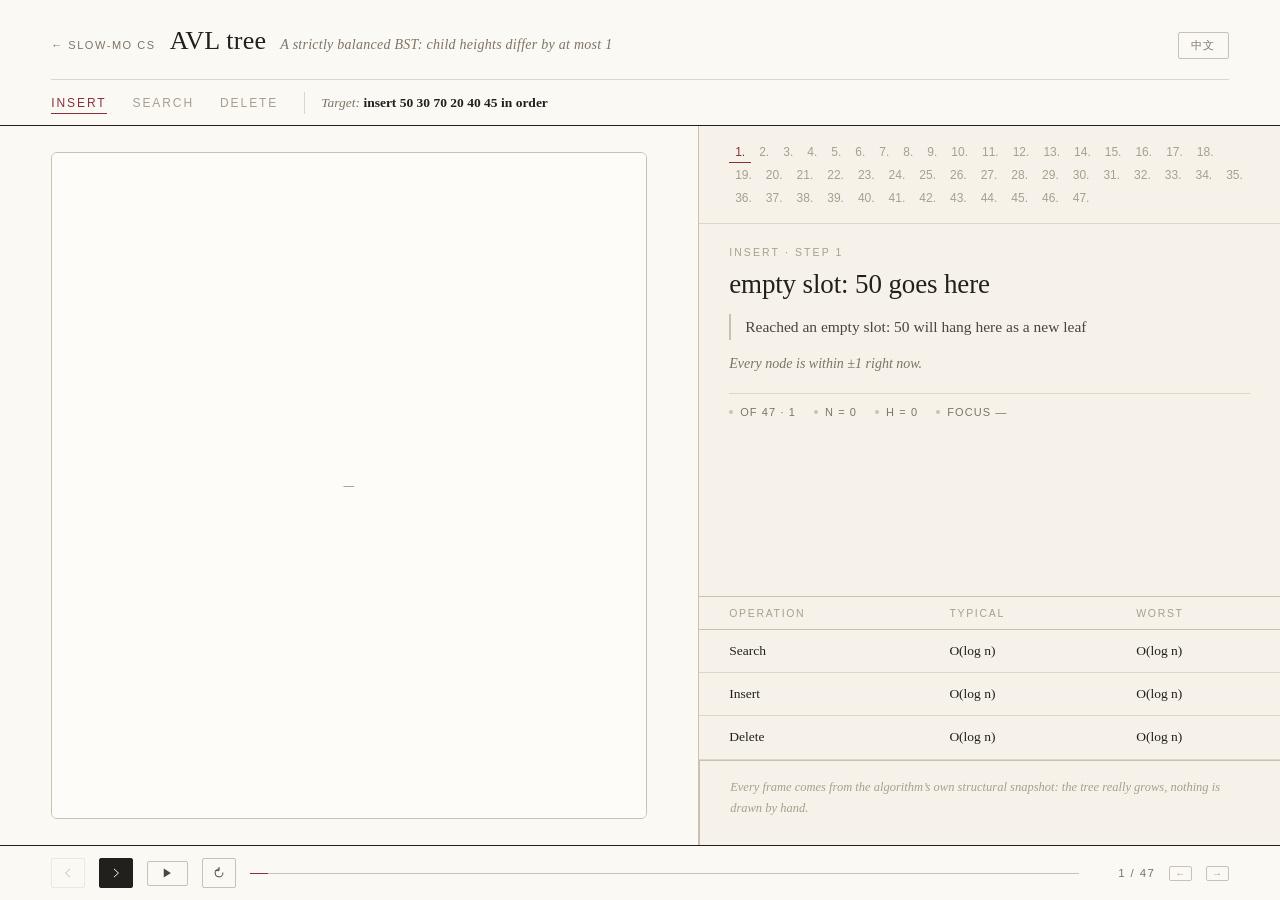
==== ds/avl.html @ 049eca3b "feat: AVL tree, driven by the real algorithm; one classical design system New topic: ds/avl.html. A " ====
<!DOCTYPE html>
<html lang="zh-CN">
<head>
<meta charset="utf-8">
<meta name="viewport" content="width=device-width,initial-scale=1">
<title>AVL 树 · 单步理解</title>
<link rel="stylesheet" href="../shared/classic.css">
<link rel="stylesheet" href="../shared/treeview.css">
<style>
  /* 本页布局：左边画布、右边解说。配色与零件来自 shared/classic.css。 */
  .wrap{
    flex:1;display:grid;grid-template-columns:minmax(420px,1.2fr) minmax(360px,1fr);
    grid-template-rows:minmax(0,1fr);min-height:0;overflow:hidden;
  }
  .left{padding:26px clamp(18px,4vw,54px);display:flex;flex-direction:column;min-width:0;min-height:0}
  .right{
    border-left:1px solid var(--rule);background:var(--paper-2);
    display:flex;flex-direction:column;min-width:0;overflow:auto;
  }
  .chips{
    display:flex;gap:2px;flex-wrap:wrap;padding:16px clamp(18px,3vw,30px) 14px;
    border-bottom:1px solid var(--rule-soft);max-height:132px;overflow:auto;
  }
  .step{
    background:none;border:0;cursor:pointer;padding:3px 6px;
    font:400 12px var(--sans);color:var(--faint);
    border-bottom:1px solid transparent;transition:.15s;
  }
  .step:hover{color:var(--ink)}
  .step.done{color:var(--muted)}
  .step.on{color:var(--accent);border-bottom-color:var(--accent)}
  .scene{padding:22px clamp(18px,3vw,30px) 24px}
  .scene h2{margin:0;font-weight:400;font-size:27px;line-height:1.25;letter-spacing:-.005em}
  .act{margin:12px 0 0;font-size:15.5px;line-height:1.7;color:var(--ink-2);
    padding-left:14px;border-left:2px solid var(--rule)}
  #sceneText{margin:12px 0 0;font-size:14px;color:var(--muted);font-style:italic}
  #sceneText b{color:var(--danger);font-style:normal;font-weight:600}
  .metrics{display:flex;gap:18px;flex-wrap:wrap;margin-top:18px;
    border-top:1px solid var(--rule-soft);padding-top:12px}
  .metric{font:400 11px var(--sans);letter-spacing:.1em;text-transform:uppercase;color:var(--muted)}
  .metric::before{content:"";display:inline-block;width:4px;height:4px;border-radius:50%;
    background:var(--rule);margin-right:7px;vertical-align:2px}
  .metric.warn{color:var(--danger)}
  .metric.warn::before{background:var(--danger)}
  table.cx{margin-top:auto;border-top:1px solid var(--rule)}
  .note{margin:0;padding:16px clamp(18px,3vw,30px) 26px;font-size:12.5px;font-style:italic;
    color:var(--faint);line-height:1.7;border-top:1px solid var(--rule)}
  .tagline{font:400 10.5px var(--sans);letter-spacing:.2em;text-transform:uppercase;
    color:var(--faint);margin-bottom:10px}
  @media(max-width:1000px){
    .wrap{grid-template-columns:1fr;grid-template-rows:auto auto;overflow:auto}
    .right{border-left:0;border-top:1px solid var(--rule)}
    .left{min-height:360px}
  }
</style>
</head>
<body>

<header>
  <h1>
    <a class="back" href="../index.html">← Slow-Mo CS</a>
    <span id="title"></span><small id="tagline"></small>
    <button id="lang" class="lang">EN</button>
  </h1>
  <div class="opbar">
    <div id="optabs"></div>
    <div class="target" id="target" hidden></div>
    <div style="margin-left:auto;display:flex;gap:6px" id="opsteps"></div>
  </div>
</header>

<div class="wrap">
  <main class="left">
    <div class="stage" id="stage"></div>
  </main>

  <aside class="right">
    <div class="chips" id="chips"></div>
    <div class="scene">
      <div class="tagline" id="eyebrow"></div>
      <h2 id="sceneTitle"></h2>
      <p class="act" id="sceneAct"></p>
      <p id="sceneText"></p>
      <div class="metrics" id="metrics"></div>
    </div>
    <table class="cx" id="cx"></table>
    <p class="note" id="note"></p>
  </aside>
</div>

<footer>
  <button class="ctl" id="prev" title="上一步 / previous" aria-label="上一步">
    <svg viewBox="0 0 20 20" aria-hidden="true"><path d="M12.5 4.5 6.5 10l6 5.5"/></svg>
  </button>
  <button class="ctl primary" id="next" title="下一步 / next" aria-label="下一步">
    <svg viewBox="0 0 20 20" aria-hidden="true"><path d="M7.5 4.5 13.5 10l-6 5.5"/></svg>
  </button>
  <button class="ctl" id="play" title="自动播放 / play" aria-label="自动播放"></button>
  <button class="ctl" id="reset" title="重置 / reset" aria-label="重置">
    <svg viewBox="0 0 20 20" aria-hidden="true"><path d="M10 4.4a5.6 5.6 0 1 0 5.6 5.6"/><path d="M10 2v4.6H5.4"/></svg>
  </button>
  <div class="bar"><i id="prog"></i></div>
  <span class="counter" id="counter"></span>
  <span class="kbd">←</span><span class="kbd">→</span>
</footer>

<script src="../shared/stepper.js"></script>
<script src="../shared/algo-ui.js"></script>
<script src="../shared/treeview.js"></script>
<script src="./avl.code.js"></script>
<script src="./avl.js"></script>
<script>
/* =====================================================================
 * AVL 树 —— 页面只写"main"：注册操作 → 跑算法拿真实轨迹 → 绑到 DOM
 * 算法在 avl.js，绑定引擎在 shared/treeview.js，这里只做胶水。
 * ===================================================================== */
(function () {
  'use strict';
  const AVL = window.AVLTree, Kit = window.AlgoKit;
  const el = id => document.getElementById(id);

  /* ---------------- 文案 ---------------- */
  const UI = {
    zh: { title:'AVL 树 · 单步理解', tagline:'严格平衡的二叉搜索树：左右子树高度差不超过 1',
          target:'目标：', step:'第 %s 步', of:'共 %s 步',
          prev:'◀ 上一步', next:'下一步 ▶', play:'▶ 自动播放', pause:'⏸ 暂停', reset:'↺ 重置',
          note:'画面直接来自算法自己的结构快照：树是真长出来的，不是画死的示意图。',
          balanced:'此刻每个节点的平衡因子都在 ±1 之内。',
          pending:'<b>%s</b> 已经创建，但还没接到树上 —— 画布上暂时看不到它。',
          unbalanced:'失衡节点：<b>%s</b> —— 必须旋转。',
          cx:[['查找','O(log n)','O(log n)'],['插入','O(log n)','O(log n)'],['删除','O(log n)','O(log n)']],
          cxHead:['操作','典型','最坏'] },
    en: { title:'AVL tree · Step by step', tagline:'A strictly balanced BST: child heights differ by at most 1',
          target:'Target: ', step:'step %s', of:'of %s',
          prev:'◀ Prev', next:'Next ▶', play:'▶ Auto play', pause:'⏸ Pause', reset:'↺ Reset',
          note:'Every frame comes from the algorithm\u2019s own structural snapshot: the tree really grows, nothing is drawn by hand.',
          balanced:'Every node is within ±1 right now.',
          pending:'<b>%s</b> is created but not linked into the tree yet — it is not on the canvas.',
          unbalanced:'Out of balance: <b>%s</b> — a rotation is required.',
          cx:[['Search','O(log n)','O(log n)'],['Insert','O(log n)','O(log n)'],['Delete','O(log n)','O(log n)']],
          cxHead:['Operation','Typical','Worst'] }
  };
  const I18N = SlowMo.i18n(null, 'slowmo-avl-lang');
  const t = x => (Array.isArray(x) ? x[I18N.lang === 'en' ? 1 : 0] : I18N.t(x));
  const T = L => t(L);

  /* =====================================================================
   * MAIN：三个操作各跑一遍真实算法，得到三条真实轨迹
   * ===================================================================== */
  const SCENARIOS = [
    { key:'insert', name:{zh:'插入',en:'Insert'}, target:{zh:'依次插入 50 30 70 20 40 45',en:'insert 50 30 70 20 40 45 in order'},
      run: () => AVL.ops.insert([50, 30, 70, 20, 40, 45]) },
    { key:'search', name:{zh:'查找',en:'Search'}, target:{zh:'查找键 40',en:'find key 40'},
      run: () => AVL.ops.search(40) },
    { key:'delete', name:{zh:'删除',en:'Delete'}, target:{zh:'删除有两个孩子的节点 50',en:'delete node 50, which has two children'},
      run: () => AVL.ops.delete(50) }
  ];

  /* 每个操作要把代码面板聚焦到哪几行（行号由 avl.js 的真实源码算出来） */
  const FOCUS = {
    insert: ['insert', 'rebalance', 'rotateRight', 'rotateLeft'],
    search: ['find'],
    delete: ['remove', 'rebalance', 'rotateRight', 'rotateLeft']
  };

  /* ---------------- 状态 ---------------- */
  const stage = el('stage');
  const view = TreeView.mount(stage, { emptyText: '—' });
  const stepper = new SlowMo.Stepper({ length: 1, interval: 1500, onChange: applyStep });
  const labels = {};
  const ctl = SlowMo.controls(stepper, { prev:'#prev', next:'#next', play:'#play', reset:'#reset',
    progress:'#prog', counter:'#counter', labels });

  /* 页脚是几何图标，不是文字。
   * SlowMo.controls 默认会把按钮 textContent 写成文案，那会把 <svg> 图标顶掉，
   * 所以这里整体接管 sync()：只做进度、计数器、禁用态和播放图标。 */
  ctl.sync = function () {
    const bar = document.getElementById('prog');
    if (bar) bar.style.width = stepper.length ? ((stepper.index + 1) / stepper.length * 100) + '%' : '0';
    const counter = document.getElementById('counter');
    if (counter) counter.textContent = (stepper.index + 1) + ' / ' + stepper.length;
    const prev = document.getElementById('prev'), next = document.getElementById('next');
    if (prev) prev.disabled = stepper.atStart;
    if (next) next.disabled = stepper.atEnd;
    const playBtn = document.getElementById('play');
    if (playBtn) playBtn.classList.toggle('playing', stepper.isPlaying);
  };
  ctl.labels = function () {};   // 文案全部由图标与 title 承担

  let chips = null, steps = [], cur = 0;

  /* ---------------- 算法记录 → 视图状态（全部由结构推导） ---------------- */
  function viewStateFor(step, prevStep) {
    const nodes = step.nodes || [];
    if (!nodes.length) return { nodes: [], focus: null, note: '' };

    /* 身份是 id，不是 key：删除时后继的 key 会被复制到目标节点上，
     * 那一刻树里有两个相同 key，用 key 当身份会认错节点。 */
    const focusOnTree = step.focus != null && nodes.some(n => n.id === step.focus);
    let focus = focusOnTree ? step.focus
      : nodes.reduce((a, b) => (b.height > a.height ? b : a), nodes[0]).id;

    const byId = new Map(nodes.map(n => [n.id, n]));
    /* 根到焦点的路径：只在焦点确实在树上时才有意义 */
    const path = new Set();
    if (focusOnTree) for (let k = focus; k != null; k = byId.get(k) ? byId.get(k).parent : null) path.add(k);

    const before = prevStep && prevStep.nodes ? new Set(prevStep.nodes.map(n => n.id)) : null;
    const previous = prevStep && prevStep.nodes ? new Map(prevStep.nodes.map(n => [n.id, n])) : null;

    const kidsOf = new Map();
    nodes.forEach(n => {
      if (n.parent == null) return;
      if (!kidsOf.has(n.parent)) kidsOf.set(n.parent, []);
      kidsOf.get(n.parent).push(n.id);
    });

    const out = nodes.map(n => {
      const kids = (kidsOf.get(n.id) || []).map(k => byId.get(k));
      const hl = kids.find(c => c.key < n.key), hr = kids.find(c => c.key > n.key);
      const bf = (hl ? hl.height : 0) - (hr ? hr.height : 0);

      const cls = [];
      if (path.has(n.id) && n.id !== focus) cls.push('visit');
      if (n.id === focus && focusOnTree) cls.push('now');
      if (before && !before.has(n.id)) cls.push('inserted');                  // 刚长出来的
      if (previous) {
        const was = previous.get(n.id);
        if (was && was.parent !== n.parent) cls.push('rotated');              // 父子关系变了 = 旋转
      }
      if (Math.abs(bf) > 1) cls.push('unbalanced');                           // 必须旋转

      return {
        key: n.id,                    // 身份
        parent: n.parent,
        label: String(n.key),         // 显示的是键值（删除时它会变）
        sub: 'h' + n.height + ' · bf ' + (bf > 0 ? '+' : '') + bf,
        badge: Math.abs(bf) > 1 ? 'bf ' + (bf > 0 ? '+' : '') + bf : '',
        state: cls.join(' '),
        bf, height: n.height
      };
    });
    return { nodes: out, focus, note: '' };
  }

  /* ---------------- 每一帧 ---------------- */
  function applyStep(i) {
    const step = steps[i];
    if (!step) return;
    const prev = i > 0 ? steps[i - 1] : null;

    const vs = viewStateFor(step, prev);
    view.update(vs);

    /* 这一步在干什么 —— 一句话，算法自己给的 */
    const u = UI[I18N.lang];
    el('eyebrow').textContent = T(SCENARIOS[cur].name) + ' · ' + u.step.replace('%s', i + 1).replace('%s', steps.length);
    el('sceneTitle').textContent = step.act ? t(step.act) : t(step.text);
    el('sceneAct').textContent = t(step.text);

    const unbalanced = vs.nodes.filter(n => n.badge).map(n => n.key);
    /* 焦点可能是"刚创建、还没接进树"的节点：那它不在图上，要说清楚 */
    const pending = step.focus != null && !step.nodes.some(n => n.key === step.focus);
    el('sceneText').innerHTML = pending
      ? u.pending.replace('%s', step.focus)
      : (unbalanced.length ? u.unbalanced.replace('%s', unbalanced.join(', ')) : u.balanced);

    /* 指标：只留和这一步有关的 */
    const m = el('metrics'); m.innerHTML = '';
    const add = (txt, warn) => { const sp = document.createElement('span'); sp.className = 'metric' + (warn ? ' warn' : ''); sp.textContent = txt; m.appendChild(sp); };
    add(u.of.replace('%s', steps.length) + ' · ' + (i + 1));
    add('n = ' + step.nodes.length);
    add('h = ' + steps.reduce((a, x) => Math.max(a, x.nodes.reduce((m, n) => Math.max(m, n.height), 0)), 0) && step.nodes.length ? 'h = ' + step.nodes.reduce((a, n) => Math.max(a, n.height), 0) : 'h = 0');
    if (unbalanced.length) {
      const b = vs.nodes.find(n => n.badge).bf;
      add('bf ' + (b > 0 ? '+' : '') + b, true);
    }
    add('focus ' + (vs.focus != null ? vs.focus : '—'));

    chips.update(i);
    ctl.sync();
  }

  /* ---------------- 场景切换 ---------------- */
  function showScenario(i) {
    cur = i;
    const sc = SCENARIOS[i];
    const rec = sc.run();
    steps = rec.entries.map(e => ({ text: e.text, act: e.act, focus: e.focus, nodes: e.nodes }));
    chips = Kit.stepChips(el('chips'), steps, k => { stepper.pause(); stepper.go(k); });
    el('target').hidden = false;
    el('target').innerHTML = UI[I18N.lang].target + '<b>' + T(sc.target) + '</b>';
    renderTabs();
    stepper.pause();
    stepper.length = steps.length;
    stepper.go(0);
  }

  /* ---------------- 标签页 ---------------- */
  function renderTabs() {
    const box = el('optabs'); box.innerHTML = '';
    SCENARIOS.forEach((s, i) => {
      const b = document.createElement('button');
      b.className = 'optab' + (i === cur ? ' on' : '');
      b.textContent = T(s.name);
      b.onclick = () => showScenario(i);
      box.appendChild(b);
    });
  }

  /* ---------------- 语言 ---------------- */
  function relabel() {
    Object.assign(labels, {
      prev: UI[I18N.lang].prev, next: UI[I18N.lang].next,
      play: UI[I18N.lang].play, pause: UI[I18N.lang].pause, reset: UI[I18N.lang].reset
    });
    ctl.labels(); ctl.sync();
    document.documentElement.lang = I18N.lang === 'zh' ? 'zh-CN' : 'en';
    document.title = UI[I18N.lang].title;
    el('title').textContent = UI[I18N.lang].title.split(' · ')[0];
    el('tagline').textContent = UI[I18N.lang].tagline;
    el('lang').textContent = I18N.lang === 'zh' ? 'EN' : '中文';
    el('note').textContent = UI[I18N.lang].note;
    Kit.table(el('cx'), UI[I18N.lang].cx, UI[I18N.lang].cxHead);
    if (chips) chips.setLabels(I18N.lang);
    renderTabs();
    el('target').innerHTML = UI[I18N.lang].target + '<b>' + T(SCENARIOS[cur].target) + '</b>';
  }
  el('lang').onclick = () => { I18N.toggle(); relabel(); applyStep(stepper.index); };

  /* ---------------- 自检：算法记录的行号必须都有效 ---------------- */
  const audit = AVL.auditLogTargets('AVL');
  if (audit.problems.length) console.error('AVL 行号自检失败', audit.problems);
  else console.log('AVL 行号自检通过：' + audit.count + ' 个记录点');

  /* 调试/审阅出口：控制台可以看每一步的真实状态 */
  window.AVL_DEBUG = {
    /* 同一帧：算法状态 / 视图状态 / DOM 三者对照 */
    probe: (i) => {
      stepper.pause(); stepper.go(i);
      const st = steps[i];
      const vs = viewStateFor(st, i > 0 ? steps[i - 1] : null);
      return {
        i: i + 1,
        stepNodes: st.nodes.map(n => n.id),
        focus: st.focus,
        viewNodes: vs.nodes.map(n => n.key),
        viewFocus: vs.focus,
        domNodes: [...document.querySelectorAll('#stage g.tn')].map(g => g.getAttribute('data-key')),
        domClasses: [...document.querySelectorAll('#stage g.tn')].map(g => g.getAttribute('class'))
      };
    },
    steps: () => steps,
    state: () => ({ cur, index: stepper.index, steps: steps.length }),
    view: () => view.state,
    go: (i) => { stepper.pause(); stepper.go(i); },
    scenario: (i) => showScenario(i),
    counts: () => ({
      stateNodes: (steps[stepper.index] || {}).nodes.length,
      domNodes: document.querySelectorAll('#stage g.tn:not(.removed)').length,
      domEdges: [...document.querySelectorAll('#stage line.tv-edge')].filter(l => l.style.opacity !== '0').length,
      focus: (steps[stepper.index] || {}).focus
    })
  };

  relabel();
  showScenario(0);
})();
</script>
</body>
</html>
---- shared/classic.css ----
/*!
 * Slow-Mo CS — classic（全站设计系统）
 *
 * 纸面 + 墨色 + 三色强调。结构靠细线和留白，不靠阴影和色块。
 * 这一份文件是全站唯一样式来源：令牌、基础排版、以及所有页面的通用零件。
 *   · 页头 / 标签页 / 操作条 / 页脚
 *   · 展厅：筛选、卡片、状态胶囊
 *   · 主题页：状态片、步骤卡片、跨层箭头、代码面板、复杂度表
 *   · 树视图的变量（供 shared/treeview.css 使用）
 * 主题页只写自己特有的东西，其余全从这里来。
 */

/* ================================================================ 令牌 */
:root{
  /* 纸与墨 */
  --paper:#fbf9f4;
  --paper-2:#f6f2e9;
  --paper-3:#efe9dc;
  --ink:#22201c;
  --ink-2:#4a453d;
  --muted:#7d7466;
  --faint:#a89f8e;

  /* 线 */
  --rule:#c9c2b4;
  --rule-soft:#ded7c8;

  /* 强调：用得很省 */
  --accent:#8c2f39;      /* 胭脂 —— 当前焦点 / 主按钮 */
  --ok:#2f5d50;          /* 松绿 —— 已完成 / 好 */
  --rot:#3f4d6b;         /* 靛蓝 —— 内核 / 旋转 */
  --gold:#8a6d2f;        /* 赭石 —— 警告 / 真相 */
  --danger:#8c2f39;

  /* 兼容旧令牌名（页面里已写死的引用） */
  --bg:var(--paper); --panel:var(--paper-2); --line:var(--rule);
  --fg:var(--ink); --dim:var(--muted); --mute:var(--faint);
  --app:var(--accent); --kern:var(--gold); --net:var(--rot);
  --sig:var(--gold); --bad:var(--danger);

  /* 字体 */
  --serif:Georgia,"Times New Roman","Songti SC","Noto Serif CJK SC",serif;
  --sans:"Helvetica Neue",Helvetica,"PingFang SC","Hiragino Sans GB",sans-serif;
  --mono:"SFMono-Regular",Menlo,Consolas,"Liberation Mono",monospace;

  /* 树视图比例（treeview.js 会读） */
  --tv-node-h:50;
  --tv-level:92;
  --stage-bg:#fdfcf8;
  --node-fill:#fdfcf8;
  --node-line:#8c8474;
  --node-ink:#22201c;
  --node-sub:#9a917f;
  --visit-fill:#f4f0e6;
  --edge:#b9b0a0;
  --radius:6px;
}

/* ================================================================ 基础 */
*{box-sizing:border-box}
html,body{height:100%}
body{
  margin:0;background:var(--paper);color:var(--ink);
  font-family:var(--serif);font-size:15px;line-height:1.65;
  display:flex;flex-direction:column;
  -webkit-font-smoothing:antialiased;
}
a{color:var(--accent);text-decoration:none}
a:hover{text-decoration:underline}
b,strong{font-weight:600}
code{font-family:var(--mono);font-size:.88em}
:focus-visible{outline:1px solid var(--accent);outline-offset:2px}

/* ================================================================ 页头 */
header{
  padding:20px clamp(18px,4vw,54px) 0;
  border-bottom:1px solid var(--ink);background:var(--paper);
}
header h1{
  display:flex;align-items:baseline;gap:14px;flex-wrap:wrap;
  margin:0 0 16px;font-weight:400;font-size:26px;letter-spacing:.01em;
}
header h1 small{font-size:14px;font-style:italic;color:var(--muted);font-weight:400}
a.back{
  font-family:var(--sans);font-size:11px;letter-spacing:.14em;text-transform:uppercase;
  color:var(--muted);border-bottom:1px solid transparent;transition:color .2s,border-color .2s;
}
a.back:hover{color:var(--accent);border-bottom-color:var(--accent);text-decoration:none}
.lang{
  margin-left:auto;background:none;border:1px solid var(--rule);color:var(--muted);
  font:400 11px var(--sans);letter-spacing:.14em;text-transform:uppercase;
  padding:5px 12px;border-radius:2px;cursor:pointer;transition:.2s;
}
.lang:hover{border-color:var(--ink);color:var(--ink)}

/* 标签页：一行小字，不用按钮块 */
.tabs{display:flex;gap:26px;flex-wrap:wrap;padding:12px 0 11px}
.tab{
  background:none;border:0;padding:0 0 3px;cursor:pointer;
  font:400 12px var(--sans);letter-spacing:.16em;text-transform:uppercase;
  color:var(--faint);border-bottom:1px solid transparent;transition:.2s;
}
.tab:hover{color:var(--ink)}
.tab.on{color:var(--accent);border-bottom-color:var(--accent)}

/* 操作条（主题页的第二步导航） */
.opbar{
  display:flex;align-items:baseline;gap:26px;flex-wrap:wrap;
  border-top:1px solid var(--rule-soft);padding:12px 0 11px;
}
#optabs{display:flex;gap:26px;flex-wrap:wrap}
.optab{
  background:none;border:0;padding:0 0 3px;cursor:pointer;
  font:400 12px var(--sans);letter-spacing:.16em;text-transform:uppercase;
  color:var(--faint);border-bottom:1px solid transparent;transition:.2s;
}
.optab:hover{color:var(--ink)}
.optab.on{color:var(--accent);border-bottom-color:var(--accent)}
.target{
  font-size:13.5px;color:var(--muted);font-style:italic;
  border-left:1px solid var(--rule-soft);padding-left:16px;
}
.target b{color:var(--ink);font-style:normal;font-weight:600}

/* ================================================================ 页脚 */
footer{
  display:flex;align-items:center;gap:14px;flex-wrap:wrap;
  padding:12px clamp(18px,4vw,54px);
  border-top:1px solid var(--ink);background:var(--paper);
}
button.ctl{
  background:none;border:1px solid var(--rule);color:var(--ink-2);
  border-radius:2px;cursor:pointer;transition:.18s;
  font:400 12px var(--sans);letter-spacing:.06em;padding:6px 14px;
}
button.ctl:hover:not(:disabled){border-color:var(--ink);color:var(--ink)}
button.ctl:disabled{opacity:.3;cursor:default}
button.ctl.primary{background:var(--ink);border-color:var(--ink);color:var(--paper)}
button.ctl.primary:hover:not(:disabled){background:var(--accent);border-color:var(--accent);color:var(--paper)}
/* 图标型控制键 */
button.ctl:has(svg){width:34px;height:30px;padding:0;
  display:inline-flex;align-items:center;justify-content:center}
button.ctl svg{
  width:14px;height:14px;flex:none;display:block;overflow:visible;
  fill:none;stroke:currentColor;stroke-width:1.4;stroke-linecap:round;stroke-linejoin:round;
}
button.ctl svg path{stroke:inherit;fill:inherit}
#play{font-size:0}
#play::before{content:"▶";font:400 11px/1 var(--serif);color:currentColor;transform:translateX(1px)}
#play.playing{border-color:var(--accent);color:var(--accent)}
#play.playing::before{content:"❙❙";font-size:9px;letter-spacing:1px;transform:none}

.bar{flex:1;height:1px;background:var(--rule);position:relative;min-width:60px}
.bar > i{display:block;height:1px;width:0;background:var(--accent);transition:width .3s ease}
.counter{
  font:400 11.5px var(--sans);letter-spacing:.12em;color:var(--muted);
  font-variant-numeric:tabular-nums;min-width:62px;text-align:right;
}
.kbd{
  font:400 10px var(--sans);letter-spacing:.08em;color:var(--faint);
  border:1px solid var(--rule);border-radius:2px;padding:1px 5px;
}

/* ================================================================ 展厅首页 */
.topbar{display:flex;justify-content:flex-end;padding:20px clamp(18px,4vw,54px) 0}
.gallery{
  flex:1;min-height:0;overflow:auto;padding:10px clamp(18px,4vw,54px) 60px;
  max-width:1180px;width:100%;margin:0 auto;
  scrollbar-width:none;-ms-overflow-style:none;      /* 展厅不画滚动条 */
}
.gallery::-webkit-scrollbar{display:none}
.ghead{margin-bottom:30px;padding-bottom:22px;border-bottom:1px solid var(--ink)}
.ghead h1{
  display:block;font-size:clamp(28px,4vw,40px);font-weight:400;
  letter-spacing:-.01em;margin:0 0 10px;
}
.ghead h1 small{font-size:15px;font-style:italic;color:var(--muted)}
.ghead .lead{color:var(--ink-2);font-size:15.5px;max-width:64ch;margin:0}
.ghead .lead b{color:var(--ink);font-weight:600}

.filters{display:flex;gap:20px;flex-wrap:wrap;margin:22px 0 26px;
  border-bottom:1px solid var(--rule-soft);padding-bottom:12px}
.filter{
  background:none;border:0;padding:0 0 3px;cursor:pointer;
  font:400 11.5px var(--sans);letter-spacing:.16em;text-transform:uppercase;
  color:var(--faint);border-bottom:1px solid transparent;transition:.2s;
}
.filter:hover{color:var(--ink)}
.filter.on{color:var(--accent);border-bottom-color:var(--accent)}

.grid{display:grid;gap:0;grid-template-columns:repeat(auto-fill,minmax(300px,1fr));
  border-top:1px solid var(--rule-soft)}
.tile{
  border-bottom:1px solid var(--rule-soft);border-right:1px solid var(--rule-soft);
  background:transparent;padding:20px 22px 18px;display:flex;flex-direction:column;gap:9px;
  transition:background .2s;position:relative;min-height:150px;
}
.tile.ready{cursor:pointer}
.tile.ready:hover{background:var(--paper-2);text-decoration:none}
.tile.ready:hover .tt{color:var(--accent)}
.tile.planned{opacity:.55}
.tile.ready::after{
  content:"→";position:absolute;right:20px;top:18px;color:var(--faint);
  font-size:14px;transition:.2s;
}
.tile.ready:hover::after{color:var(--accent);transform:translateX(3px)}
.area{
  font:400 10px var(--sans);letter-spacing:.2em;text-transform:uppercase;color:var(--faint);
}
.tile[data-area="ds"] .area{color:var(--rot)}
.tile[data-area="os"] .area{color:var(--accent)}
.tile[data-area="arch"] .area{color:var(--gold)}
.tile[data-area="compiler"] .area{color:var(--ok)}
.tile[data-area="net"] .area{color:var(--rot)}
.tt{font-size:18px;font-weight:400;color:var(--ink);line-height:1.35;padding-right:22px}
.td{font-size:13px;color:var(--muted);line-height:1.6}
.tmeta{
  margin-top:auto;display:flex;gap:12px;align-items:center;
  font:400 10.5px var(--sans);letter-spacing:.1em;text-transform:uppercase;color:var(--faint);
}
.pill{border:1px solid var(--rule);border-radius:999px;padding:1px 9px}
.pill.live{border-color:var(--ok);color:var(--ok)}
.gnote{
  margin-top:38px;padding-top:18px;border-top:1px solid var(--ink);
  font-size:12.5px;font-style:italic;color:var(--muted);
}
.gnote code{background:var(--paper-2);border:1px solid var(--rule-soft);border-radius:3px;
  padding:1px 6px;font-style:normal}

/* ================================================================ 通用两栏 */
main{
  flex:1;display:grid;grid-template-columns:minmax(0,1.05fr) minmax(0,1fr);
  min-height:0;overflow:hidden;
}
#left,#right{overflow:auto;padding:22px clamp(16px,2.6vw,32px);min-height:0;min-width:0}
#right{border-left:1px solid var(--rule);background:var(--paper-2)}

/* ================================================================ 状态片 */
.states{
  display:flex;gap:10px;flex-wrap:wrap;margin-bottom:16px;
  position:sticky;top:-22px;background:var(--paper);padding:8px 0 12px;z-index:5;
  border-bottom:1px solid var(--rule-soft);
}
.chip{
  border:1px solid var(--rule);border-radius:2px;padding:3px 10px;font-size:12px;
  display:flex;gap:7px;align-items:center;background:var(--paper);
  font-family:var(--sans);transition:.2s;
}
.chip b{font-weight:600;color:var(--ink);font-family:var(--serif)}
.chip .k{color:var(--faint);font-size:11px;letter-spacing:.08em;text-transform:uppercase}
.chip.hot{border-color:var(--danger)}
.chip.hot b{color:var(--danger)}
.chip.go{border-color:var(--ok)}
.chip.go b{color:var(--ok)}
.chip.warn{border-color:var(--gold)}
.chip.warn b{color:var(--gold)}

/* ================================================================ 步骤卡片 */
.timeline{display:flex;flex-direction:column;gap:0;padding-bottom:44px}
.card{
  border-bottom:1px solid var(--rule-soft);background:transparent;
  cursor:pointer;transition:opacity .25s,background .2s;opacity:.4;
}
.card.future{opacity:.28}
.card.done{opacity:.68}
.card.now{opacity:1;background:var(--paper-2)}
.chead{display:flex;align-items:center;gap:11px;padding:11px 4px;font-size:13px}
.cidx{
  width:20px;height:20px;flex:none;border-radius:50%;border:1px solid var(--rule);
  color:var(--faint);font:400 10.5px var(--sans);display:grid;place-items:center;
}
.card.done .cidx{border-color:var(--ok);color:var(--ok)}
.card.now .cidx{background:var(--accent);border-color:var(--accent);color:var(--paper)}
.ctag{
  font:400 11px var(--sans);letter-spacing:.14em;text-transform:uppercase;
  color:var(--accent);white-space:nowrap;
}
.cshort{color:var(--muted);font-size:12.5px;overflow:hidden;text-overflow:ellipsis;white-space:nowrap}
.ph{
  margin-left:auto;font:400 10px var(--sans);letter-spacing:.12em;text-transform:uppercase;
  padding:1px 8px;border:1px solid var(--rule);border-radius:999px;color:var(--faint);white-space:nowrap;
}
.ph.w1{border-color:var(--danger);color:var(--danger)}
.ph.w2{border-color:var(--gold);color:var(--gold)}
.cbody{display:none;padding:0 4px 16px}
.card.now .cbody{display:block;animation:fade .3s ease}
@keyframes fade{from{opacity:0;transform:translateY(-4px)}to{opacity:1;transform:none}}
.say{margin:10px 0 0;font-size:14px;color:var(--ink-2)}
.say em{color:var(--accent);font-style:normal;font-weight:600}
.say strong{color:var(--gold)}
.say code{background:var(--paper-3);padding:1px 5px;border-radius:3px;color:var(--rot)}

/* 跨层箭头：一条细线加箭头 */
.arrowline{
  display:grid;grid-template-columns:auto minmax(0,1fr) auto;align-items:center;
  gap:10px;margin:12px 0 10px;font-family:var(--sans);
}
.arrowline .end{font-size:10.5px;letter-spacing:.1em;text-transform:uppercase;color:var(--faint);white-space:nowrap}
.arrowline .mid{display:flex;align-items:center;gap:9px;min-width:0}
.arrowline .lbl{font-size:11.5px;white-space:nowrap;overflow:hidden;text-overflow:ellipsis}
.arrowline .line{flex:1;height:1px;background:currentColor;position:relative;min-width:26px}
.arrowline .line::after{
  content:"";position:absolute;right:-1px;top:-3.5px;
  border:4px solid transparent;border-left-color:currentColor;
}
.dir-a2k{color:var(--accent)}
.dir-k2a{color:var(--ok)}
.dir-n2k{color:var(--rot)}
.dir-k2n{color:var(--rot)}
.card.now .arrowline .line{animation:grow .45s ease}
@keyframes grow{from{transform:scaleX(0);transform-origin:left}to{transform:none}}
.card.now .dir-n2k .line,.card.now .dir-k2a .line{animation:grow .45s ease,pulse 1.1s ease infinite .45s}
@keyframes pulse{0%,100%{opacity:1}50%{opacity:.4}}

/* 逐层说明 */
.cnotes{display:flex;flex-direction:column;gap:5px;margin-top:8px}
.note{
  font-size:12.5px;color:var(--ink-2);padding-left:10px;border-left:1px solid var(--rule);
}
.note.k{border-color:var(--gold)} .note.n{border-color:var(--rot)} .note.a{border-color:var(--accent)}
.note span{color:var(--faint);margin-right:7px;font-family:var(--sans);font-size:11px;
  letter-spacing:.08em;text-transform:uppercase}

.truth{
  margin:10px 0 40px;padding:13px 15px;border-radius:2px;font-size:12.5px;
  background:rgba(138,109,47,.07);border:1px solid rgba(138,109,47,.32);color:var(--ink-2);
}
.truth b{color:var(--gold);font-family:var(--sans);font-size:11px;letter-spacing:.1em;
  text-transform:uppercase;margin-right:6px}

/* ================================================================ 代码面板 */
.filebar{
  display:flex;justify-content:space-between;align-items:center;gap:12px;margin-bottom:10px;
  font:400 11px var(--sans);letter-spacing:.12em;text-transform:uppercase;color:var(--faint);
  position:sticky;top:-22px;background:var(--paper-2);padding:8px 0 10px;z-index:5;
  border-bottom:1px solid var(--rule-soft);
}
.filebar .hint{font-family:var(--serif);font-size:11.5px;font-style:italic;
  letter-spacing:0;text-transform:none}
pre.code{
  margin:0;font-family:var(--mono);font-size:12.5px;line-height:1.7;
  white-space:pre;overflow-x:auto;padding-bottom:44px;
}
.cl{display:flex;gap:14px;padding:0 6px;border-radius:2px;cursor:pointer}
.cl:hover{background:var(--paper-3)}
.cl .no{color:var(--faint);text-align:right;min-width:26px;flex:none;user-select:none;font-size:11px}
.cl .tx{white-space:pre}
.cl.on{background:rgba(140,47,57,.08);box-shadow:inset 2px 0 0 var(--accent)}
.cl.on .no{color:var(--accent);font-weight:700}
.cl.on .tx{color:var(--ink)}

/* ================================================================ 表格 */
table{border-collapse:collapse;width:100%;font-size:13.5px;background:transparent}
th,td{
  border:0;border-bottom:1px solid var(--rule-soft);
  padding:10px clamp(18px,3vw,30px);text-align:left;vertical-align:top;background:transparent;
}
th{
  font:400 10.5px var(--sans);letter-spacing:.16em;text-transform:uppercase;
  color:var(--faint);border-bottom:1px solid var(--rule);
}
td{color:var(--ink-2)}
td:first-child{color:var(--ink)}
tbody tr:hover td{background:var(--paper-2)}
.y{color:var(--ok)} .n{color:var(--danger)} .m{color:var(--gold)}

/* 主题页右栏的复杂度表 */
table.cx{width:100%;border-collapse:collapse;margin-top:auto;border-top:1px solid var(--rule)}
table.cx td:nth-child(2),table.cx td:nth-child(3){
  font-variant-numeric:oldstyle-nums;color:var(--ink);
}

/* 对比表模式（io-models 的"总览"） */
#tablewrap{display:none;overflow:auto;padding:26px clamp(18px,4vw,54px)}
body.tablemode main,body.tablemode footer{display:none}
body.tablemode #tablewrap{display:block;flex:1;min-height:0}
#tablewrap h2{font-weight:400;font-size:22px;margin:0 0 4px}
#tablewrap p{color:var(--muted);font-size:13.5px;font-style:italic;margin:0 0 18px}

/* ================================================================ 窄屏 */
@media(max-width:1000px){
  header h1{font-size:22px}
  main{grid-template-columns:1fr;grid-template-rows:1fr 1fr}
}
@media(max-width:900px){
  .gallery{padding:10px 18px 50px}
  .ghead h1{font-size:26px}
  #left,#right{padding:18px}
}

@media (prefers-reduced-motion: reduce){
  *{animation-duration:.001s !important;transition-duration:.001s !important}
}
---- shared/treeview.css ----
/*!
 * Slow-Mo CS — tree view（结构与状态）
 * 这里只定义"有什么元素、有哪些状态"，颜色与字体全部取自 CSS 变量，
 * 具体颜色与字体取自 shared/classic.css 的令牌。
 *
 * 元素结构（由 shared/treeview.js 生成）：
 *   svg.tv > g.tv-root > g.tv-edges > line.tv-edge
 *                       > g.tv-nodes > g.tn > rect.tn-box
 *                                            text.tn-label
 *                                            text.tn-sub
 *                                            text.tn-badge
 *                                            circle.tn-dot
 *                       > text.tv-note
 *
 * 状态（挂在 g.tn 上）：
 *   visit · now · inserted · rotated · unbalanced · removed
 */

.stage{
  position:relative;overflow:auto;
  background:var(--stage-bg,#fbf9f4);
  border:1px solid var(--line,#c9c2b4);
  border-radius:var(--radius,6px);
  /* 画布给足高度：树是主角，宁可页面留白也不让它滚动或缩小 */
  flex:1 1 auto;height:clamp(360px,54vh,560px);min-height:340px;
}
.stage svg.tv{display:block;max-width:none}
/* 缩略图（审阅页等）：整幅缩进小盒子里 */
.tv-thumb svg.tv{max-width:100%;max-height:100%}

/* ---- 边：一条细线，不加装饰 ---- */
.tv-edge{
  stroke:var(--edge,#b9b0a0);stroke-width:1;fill:none;
  transition:stroke .25s ease,stroke-width .25s ease;
}
.tv-edge.hot{stroke:var(--accent,#8c2f39);stroke-width:1.5}
.tv-edge.ghost{stroke:var(--edge,#b9b0a0);stroke-dasharray:3 4}

/* ---- 节点 ---- */
g.tn{transition:transform .45s cubic-bezier(.33,1,.68,1),opacity .3s ease}
g.tn .tn-box{
  fill:var(--node-fill,#fdfcf8);stroke:var(--node-line,#8c8474);stroke-width:1;
  transition:fill .25s ease,stroke .25s ease;
}
g.tn .tn-label{
  fill:var(--node-ink,#22201c);font-family:var(--serif,Georgia,"Songti SC",serif);
  font-size:15px;font-weight:600;dominant-baseline:middle;
}
g.tn .tn-sub{
  fill:var(--node-sub,#9a917f);font-family:var(--serif,Georgia,serif);
  font-size:10px;font-style:italic;dominant-baseline:middle;
}
g.tn .tn-dot{fill:var(--accent,#8c2f39);opacity:0;transition:opacity .25s ease}
g.tn.now .tn-dot{opacity:1}

/* 正在走的路径：只把底色压暖、描边加深，不抢焦点 */
g.tn.visit .tn-box{fill:var(--visit-fill,#f4f0e6);stroke:var(--accent,#8c2f39)}

/* 当前焦点：全页唯一用实心的地方 */
g.tn.now .tn-box{fill:var(--accent,#8c2f39);stroke:var(--accent,#8c2f39)}
g.tn.now .tn-label{fill:var(--paper,#fbf9f4)}
g.tn.now .tn-sub{fill:var(--paper,#fbf9f4);opacity:.75}
g.tn.now .tn-dot{fill:var(--paper,#fbf9f4)}

/* 刚长出来：墨绿 */
g.tn.inserted .tn-box{stroke:var(--ok,#2f5d50);stroke-width:1.5}
g.tn.inserted .tn-label{fill:var(--ok,#2f5d50)}

/* 旋转波及：靛蓝 */
g.tn.rotated .tn-box{stroke:var(--rot,#3f4d6b);stroke-width:1.5}
g.tn.rotated .tn-label{fill:var(--rot,#3f4d6b)}

/* 失衡：细红描边 + 角标 */
g.tn.unbalanced .tn-box{stroke:var(--danger,#8c2f39);stroke-width:1.5}
g.tn.unbalanced .tn-label{fill:var(--danger,#8c2f39)}
g.tn .tn-badge{
  fill:var(--danger,#8c2f39);font-family:var(--serif,Georgia,serif);
  font-size:9.5px;font-style:italic;dominant-baseline:middle;display:none;
}
g.tn.unbalanced .tn-badge{display:block}

/* 删除：淡出 */
g.tn.removed{opacity:0}
g.tn.removed .tn-box{stroke:var(--danger,#8c2f39);stroke-dasharray:2 2}

/* 空槽位（插入目标位置） */
g.tv-slot .tn-box{fill:none;stroke:var(--edge,#b9b0a0);stroke-dasharray:3 3}
g.tv-slot .tn-label{fill:var(--node-sub,#9a917f)}

.tv-note{fill:var(--muted,#7d7466);font-family:var(--serif,Georgia,serif);font-size:11px;font-style:italic}
.tv-empty{
  position:absolute;inset:0;display:grid;place-items:center;
  color:var(--muted,#7d7466);font-family:var(--serif,Georgia,serif);
  font-size:12px;font-style:italic;letter-spacing:.06em;
}

@media (prefers-reduced-motion: reduce){
  g.tn,.tv-edge,.tn-box{transition:none}
}
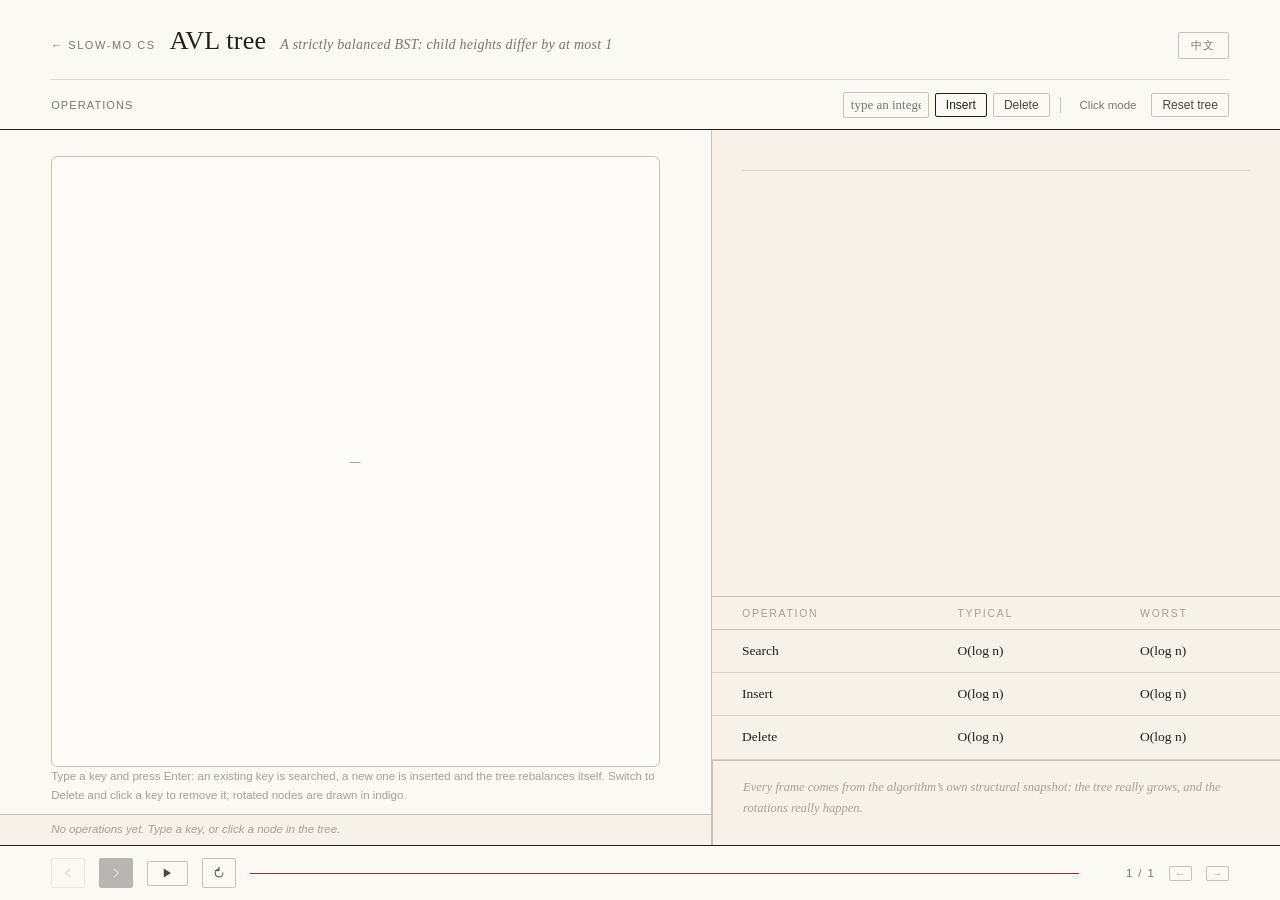
==== commit 40471895: "feat: 六种树都能用手操作（增删查 + 逐帧流程） 以前只有 AVL / 红黑树 / 堆三页，而且只能播写死的脚本：ops.insert([50,30,70,...])， 页面上没有一个输入框，普" ====
--- a/ds/avl.html
+++ b/ds/avl.html
@@ -6,52 +6,11 @@
 <title>AVL 树 · 单步理解</title>
 <link rel="stylesheet" href="../shared/classic.css">
 <link rel="stylesheet" href="../shared/treeview.css">
+<link rel="stylesheet" href="../shared/tree-page.css">
 <style>
-  /* 本页布局：左边画布、右边解说。配色与零件来自 shared/classic.css。 */
-  .wrap{
-    flex:1;display:grid;grid-template-columns:minmax(420px,1.2fr) minmax(360px,1fr);
-    grid-template-rows:minmax(0,1fr);min-height:0;overflow:hidden;
-  }
-  .left{padding:26px clamp(18px,4vw,54px);display:flex;flex-direction:column;min-width:0;min-height:0}
-  .right{
-    border-left:1px solid var(--rule);background:var(--paper-2);
-    display:flex;flex-direction:column;min-width:0;overflow:auto;
-  }
-  .chips{
-    display:flex;gap:2px;flex-wrap:wrap;padding:16px clamp(18px,3vw,30px) 14px;
-    border-bottom:1px solid var(--rule-soft);max-height:132px;overflow:auto;
-  }
-  .step{
-    background:none;border:0;cursor:pointer;padding:3px 6px;
-    font:400 12px var(--sans);color:var(--faint);
-    border-bottom:1px solid transparent;transition:.15s;
-  }
-  .step:hover{color:var(--ink)}
-  .step.done{color:var(--muted)}
-  .step.on{color:var(--accent);border-bottom-color:var(--accent)}
-  .scene{padding:22px clamp(18px,3vw,30px) 24px}
-  .scene h2{margin:0;font-weight:400;font-size:27px;line-height:1.25;letter-spacing:-.005em}
-  .act{margin:12px 0 0;font-size:15.5px;line-height:1.7;color:var(--ink-2);
-    padding-left:14px;border-left:2px solid var(--rule)}
-  #sceneText{margin:12px 0 0;font-size:14px;color:var(--muted);font-style:italic}
-  #sceneText b{color:var(--danger);font-style:normal;font-weight:600}
-  .metrics{display:flex;gap:18px;flex-wrap:wrap;margin-top:18px;
-    border-top:1px solid var(--rule-soft);padding-top:12px}
-  .metric{font:400 11px var(--sans);letter-spacing:.1em;text-transform:uppercase;color:var(--muted)}
-  .metric::before{content:"";display:inline-block;width:4px;height:4px;border-radius:50%;
-    background:var(--rule);margin-right:7px;vertical-align:2px}
-  .metric.warn{color:var(--danger)}
-  .metric.warn::before{background:var(--danger)}
-  table.cx{margin-top:auto;border-top:1px solid var(--rule)}
-  .note{margin:0;padding:16px clamp(18px,3vw,30px) 26px;font-size:12.5px;font-style:italic;
-    color:var(--faint);line-height:1.7;border-top:1px solid var(--rule)}
-  .tagline{font:400 10.5px var(--sans);letter-spacing:.2em;text-transform:uppercase;
-    color:var(--faint);margin-bottom:10px}
-  @media(max-width:1000px){
-    .wrap{grid-template-columns:1fr;grid-template-rows:auto auto;overflow:auto}
-    .right{border-left:0;border-top:1px solid var(--rule)}
-    .left{min-height:360px}
-  }
+/* 本页自己的样式（左右栏比例等）。配色与零件全部来自 shared/classic.css。 */
+  /* 树里要显示高度与平衡因子，节点比别的页宽一点 */
+  .wrap{grid-template-columns:minmax(460px,1.25fr) minmax(360px,1fr)}
 </style>
 </head>
 <body>
@@ -63,19 +22,20 @@
     <button id="lang" class="lang">EN</button>
   </h1>
   <div class="opbar">
-    <div id="optabs"></div>
-    <div class="target" id="target" hidden></div>
-    <div style="margin-left:auto;display:flex;gap:6px" id="opsteps"></div>
+    <div id="opMeta" class="op-meta"></div>
+    <div class="op-box" id="opBox"></div>
   </div>
 </header>
 
 <div class="wrap">
   <main class="left">
+    <div class="array-wrap" id="arrayWrap" hidden></div>
     <div class="stage" id="stage"></div>
+    <p class="hint" id="hint"></p>
+    <div class="timeline" id="timeline"></div>
   </main>
 
   <aside class="right">
-    <div class="chips" id="chips"></div>
     <div class="scene">
       <div class="tagline" id="eyebrow"></div>
       <h2 id="sceneTitle"></h2>
@@ -105,267 +65,17 @@
 </footer>
 
 <script src="../shared/stepper.js"></script>
+<script src="../shared/trace.js"></script>
+<script src="../shared/tree-session.js"></script>
+<script src="../shared/steps.js"></script>
+<script src="../shared/frames.js"></script>
 <script src="../shared/algo-ui.js"></script>
 <script src="../shared/treeview.js"></script>
-<script src="./avl.code.js"></script>
+<script src="../shared/tree-state.js"></script>
+<script src="../shared/session-ui.js"></script>
+<script src="../shared/tree-page.js"></script>
 <script src="./avl.js"></script>
-<script>
-/* =====================================================================
- * AVL 树 —— 页面只写"main"：注册操作 → 跑算法拿真实轨迹 → 绑到 DOM
- * 算法在 avl.js，绑定引擎在 shared/treeview.js，这里只做胶水。
- * ===================================================================== */
-(function () {
-  'use strict';
-  const AVL = window.AVLTree, Kit = window.AlgoKit;
-  const el = id => document.getElementById(id);
-
-  /* ---------------- 文案 ---------------- */
-  const UI = {
-    zh: { title:'AVL 树 · 单步理解', tagline:'严格平衡的二叉搜索树：左右子树高度差不超过 1',
-          target:'目标：', step:'第 %s 步', of:'共 %s 步',
-          prev:'◀ 上一步', next:'下一步 ▶', play:'▶ 自动播放', pause:'⏸ 暂停', reset:'↺ 重置',
-          note:'画面直接来自算法自己的结构快照：树是真长出来的，不是画死的示意图。',
-          balanced:'此刻每个节点的平衡因子都在 ±1 之内。',
-          pending:'<b>%s</b> 已经创建，但还没接到树上 —— 画布上暂时看不到它。',
-          unbalanced:'失衡节点：<b>%s</b> —— 必须旋转。',
-          cx:[['查找','O(log n)','O(log n)'],['插入','O(log n)','O(log n)'],['删除','O(log n)','O(log n)']],
-          cxHead:['操作','典型','最坏'] },
-    en: { title:'AVL tree · Step by step', tagline:'A strictly balanced BST: child heights differ by at most 1',
-          target:'Target: ', step:'step %s', of:'of %s',
-          prev:'◀ Prev', next:'Next ▶', play:'▶ Auto play', pause:'⏸ Pause', reset:'↺ Reset',
-          note:'Every frame comes from the algorithm\u2019s own structural snapshot: the tree really grows, nothing is drawn by hand.',
-          balanced:'Every node is within ±1 right now.',
-          pending:'<b>%s</b> is created but not linked into the tree yet — it is not on the canvas.',
-          unbalanced:'Out of balance: <b>%s</b> — a rotation is required.',
-          cx:[['Search','O(log n)','O(log n)'],['Insert','O(log n)','O(log n)'],['Delete','O(log n)','O(log n)']],
-          cxHead:['Operation','Typical','Worst'] }
-  };
-  const I18N = SlowMo.i18n(null, 'slowmo-avl-lang');
-  const t = x => (Array.isArray(x) ? x[I18N.lang === 'en' ? 1 : 0] : I18N.t(x));
-  const T = L => t(L);
-
-  /* =====================================================================
-   * MAIN：三个操作各跑一遍真实算法，得到三条真实轨迹
-   * ===================================================================== */
-  const SCENARIOS = [
-    { key:'insert', name:{zh:'插入',en:'Insert'}, target:{zh:'依次插入 50 30 70 20 40 45',en:'insert 50 30 70 20 40 45 in order'},
-      run: () => AVL.ops.insert([50, 30, 70, 20, 40, 45]) },
-    { key:'search', name:{zh:'查找',en:'Search'}, target:{zh:'查找键 40',en:'find key 40'},
-      run: () => AVL.ops.search(40) },
-    { key:'delete', name:{zh:'删除',en:'Delete'}, target:{zh:'删除有两个孩子的节点 50',en:'delete node 50, which has two children'},
-      run: () => AVL.ops.delete(50) }
-  ];
-
-  /* 每个操作要把代码面板聚焦到哪几行（行号由 avl.js 的真实源码算出来） */
-  const FOCUS = {
-    insert: ['insert', 'rebalance', 'rotateRight', 'rotateLeft'],
-    search: ['find'],
-    delete: ['remove', 'rebalance', 'rotateRight', 'rotateLeft']
-  };
-
-  /* ---------------- 状态 ---------------- */
-  const stage = el('stage');
-  const view = TreeView.mount(stage, { emptyText: '—' });
-  const stepper = new SlowMo.Stepper({ length: 1, interval: 1500, onChange: applyStep });
-  const labels = {};
-  const ctl = SlowMo.controls(stepper, { prev:'#prev', next:'#next', play:'#play', reset:'#reset',
-    progress:'#prog', counter:'#counter', labels });
-
-  /* 页脚是几何图标，不是文字。
-   * SlowMo.controls 默认会把按钮 textContent 写成文案，那会把 <svg> 图标顶掉，
-   * 所以这里整体接管 sync()：只做进度、计数器、禁用态和播放图标。 */
-  ctl.sync = function () {
-    const bar = document.getElementById('prog');
-    if (bar) bar.style.width = stepper.length ? ((stepper.index + 1) / stepper.length * 100) + '%' : '0';
-    const counter = document.getElementById('counter');
-    if (counter) counter.textContent = (stepper.index + 1) + ' / ' + stepper.length;
-    const prev = document.getElementById('prev'), next = document.getElementById('next');
-    if (prev) prev.disabled = stepper.atStart;
-    if (next) next.disabled = stepper.atEnd;
-    const playBtn = document.getElementById('play');
-    if (playBtn) playBtn.classList.toggle('playing', stepper.isPlaying);
-  };
-  ctl.labels = function () {};   // 文案全部由图标与 title 承担
-
-  let chips = null, steps = [], cur = 0;
-
-  /* ---------------- 算法记录 → 视图状态（全部由结构推导） ---------------- */
-  function viewStateFor(step, prevStep) {
-    const nodes = step.nodes || [];
-    if (!nodes.length) return { nodes: [], focus: null, note: '' };
-
-    /* 身份是 id，不是 key：删除时后继的 key 会被复制到目标节点上，
-     * 那一刻树里有两个相同 key，用 key 当身份会认错节点。 */
-    const focusOnTree = step.focus != null && nodes.some(n => n.id === step.focus);
-    let focus = focusOnTree ? step.focus
-      : nodes.reduce((a, b) => (b.height > a.height ? b : a), nodes[0]).id;
-
-    const byId = new Map(nodes.map(n => [n.id, n]));
-    /* 根到焦点的路径：只在焦点确实在树上时才有意义 */
-    const path = new Set();
-    if (focusOnTree) for (let k = focus; k != null; k = byId.get(k) ? byId.get(k).parent : null) path.add(k);
-
-    const before = prevStep && prevStep.nodes ? new Set(prevStep.nodes.map(n => n.id)) : null;
-    const previous = prevStep && prevStep.nodes ? new Map(prevStep.nodes.map(n => [n.id, n])) : null;
-
-    const kidsOf = new Map();
-    nodes.forEach(n => {
-      if (n.parent == null) return;
-      if (!kidsOf.has(n.parent)) kidsOf.set(n.parent, []);
-      kidsOf.get(n.parent).push(n.id);
-    });
-
-    const out = nodes.map(n => {
-      const kids = (kidsOf.get(n.id) || []).map(k => byId.get(k));
-      const hl = kids.find(c => c.key < n.key), hr = kids.find(c => c.key > n.key);
-      const bf = (hl ? hl.height : 0) - (hr ? hr.height : 0);
-
-      const cls = [];
-      if (path.has(n.id) && n.id !== focus) cls.push('visit');
-      if (n.id === focus && focusOnTree) cls.push('now');
-      if (before && !before.has(n.id)) cls.push('inserted');                  // 刚长出来的
-      if (previous) {
-        const was = previous.get(n.id);
-        if (was && was.parent !== n.parent) cls.push('rotated');              // 父子关系变了 = 旋转
-      }
-      if (Math.abs(bf) > 1) cls.push('unbalanced');                           // 必须旋转
-
-      return {
-        key: n.id,                    // 身份
-        parent: n.parent,
-        label: String(n.key),         // 显示的是键值（删除时它会变）
-        sub: 'h' + n.height + ' · bf ' + (bf > 0 ? '+' : '') + bf,
-        badge: Math.abs(bf) > 1 ? 'bf ' + (bf > 0 ? '+' : '') + bf : '',
-        state: cls.join(' '),
-        bf, height: n.height
-      };
-    });
-    return { nodes: out, focus, note: '' };
-  }
-
-  /* ---------------- 每一帧 ---------------- */
-  function applyStep(i) {
-    const step = steps[i];
-    if (!step) return;
-    const prev = i > 0 ? steps[i - 1] : null;
-
-    const vs = viewStateFor(step, prev);
-    view.update(vs);
-
-    /* 这一步在干什么 —— 一句话，算法自己给的 */
-    const u = UI[I18N.lang];
-    el('eyebrow').textContent = T(SCENARIOS[cur].name) + ' · ' + u.step.replace('%s', i + 1).replace('%s', steps.length);
-    el('sceneTitle').textContent = step.act ? t(step.act) : t(step.text);
-    el('sceneAct').textContent = t(step.text);
-
-    const unbalanced = vs.nodes.filter(n => n.badge).map(n => n.key);
-    /* 焦点可能是"刚创建、还没接进树"的节点：那它不在图上，要说清楚 */
-    const pending = step.focus != null && !step.nodes.some(n => n.key === step.focus);
-    el('sceneText').innerHTML = pending
-      ? u.pending.replace('%s', step.focus)
-      : (unbalanced.length ? u.unbalanced.replace('%s', unbalanced.join(', ')) : u.balanced);
-
-    /* 指标：只留和这一步有关的 */
-    const m = el('metrics'); m.innerHTML = '';
-    const add = (txt, warn) => { const sp = document.createElement('span'); sp.className = 'metric' + (warn ? ' warn' : ''); sp.textContent = txt; m.appendChild(sp); };
-    add(u.of.replace('%s', steps.length) + ' · ' + (i + 1));
-    add('n = ' + step.nodes.length);
-    add('h = ' + steps.reduce((a, x) => Math.max(a, x.nodes.reduce((m, n) => Math.max(m, n.height), 0)), 0) && step.nodes.length ? 'h = ' + step.nodes.reduce((a, n) => Math.max(a, n.height), 0) : 'h = 0');
-    if (unbalanced.length) {
-      const b = vs.nodes.find(n => n.badge).bf;
-      add('bf ' + (b > 0 ? '+' : '') + b, true);
-    }
-    add('focus ' + (vs.focus != null ? vs.focus : '—'));
-
-    chips.update(i);
-    ctl.sync();
-  }
-
-  /* ---------------- 场景切换 ---------------- */
-  function showScenario(i) {
-    cur = i;
-    const sc = SCENARIOS[i];
-    const rec = sc.run();
-    steps = rec.entries.map(e => ({ text: e.text, act: e.act, focus: e.focus, nodes: e.nodes }));
-    chips = Kit.stepChips(el('chips'), steps, k => { stepper.pause(); stepper.go(k); });
-    el('target').hidden = false;
-    el('target').innerHTML = UI[I18N.lang].target + '<b>' + T(sc.target) + '</b>';
-    renderTabs();
-    stepper.pause();
-    stepper.length = steps.length;
-    stepper.go(0);
-  }
-
-  /* ---------------- 标签页 ---------------- */
-  function renderTabs() {
-    const box = el('optabs'); box.innerHTML = '';
-    SCENARIOS.forEach((s, i) => {
-      const b = document.createElement('button');
-      b.className = 'optab' + (i === cur ? ' on' : '');
-      b.textContent = T(s.name);
-      b.onclick = () => showScenario(i);
-      box.appendChild(b);
-    });
-  }
-
-  /* ---------------- 语言 ---------------- */
-  function relabel() {
-    Object.assign(labels, {
-      prev: UI[I18N.lang].prev, next: UI[I18N.lang].next,
-      play: UI[I18N.lang].play, pause: UI[I18N.lang].pause, reset: UI[I18N.lang].reset
-    });
-    ctl.labels(); ctl.sync();
-    document.documentElement.lang = I18N.lang === 'zh' ? 'zh-CN' : 'en';
-    document.title = UI[I18N.lang].title;
-    el('title').textContent = UI[I18N.lang].title.split(' · ')[0];
-    el('tagline').textContent = UI[I18N.lang].tagline;
-    el('lang').textContent = I18N.lang === 'zh' ? 'EN' : '中文';
-    el('note').textContent = UI[I18N.lang].note;
-    Kit.table(el('cx'), UI[I18N.lang].cx, UI[I18N.lang].cxHead);
-    if (chips) chips.setLabels(I18N.lang);
-    renderTabs();
-    el('target').innerHTML = UI[I18N.lang].target + '<b>' + T(SCENARIOS[cur].target) + '</b>';
-  }
-  el('lang').onclick = () => { I18N.toggle(); relabel(); applyStep(stepper.index); };
-
-  /* ---------------- 自检：算法记录的行号必须都有效 ---------------- */
-  const audit = AVL.auditLogTargets('AVL');
-  if (audit.problems.length) console.error('AVL 行号自检失败', audit.problems);
-  else console.log('AVL 行号自检通过：' + audit.count + ' 个记录点');
-
-  /* 调试/审阅出口：控制台可以看每一步的真实状态 */
-  window.AVL_DEBUG = {
-    /* 同一帧：算法状态 / 视图状态 / DOM 三者对照 */
-    probe: (i) => {
-      stepper.pause(); stepper.go(i);
-      const st = steps[i];
-      const vs = viewStateFor(st, i > 0 ? steps[i - 1] : null);
-      return {
-        i: i + 1,
-        stepNodes: st.nodes.map(n => n.id),
-        focus: st.focus,
-        viewNodes: vs.nodes.map(n => n.key),
-        viewFocus: vs.focus,
-        domNodes: [...document.querySelectorAll('#stage g.tn')].map(g => g.getAttribute('data-key')),
-        domClasses: [...document.querySelectorAll('#stage g.tn')].map(g => g.getAttribute('class'))
-      };
-    },
-    steps: () => steps,
-    state: () => ({ cur, index: stepper.index, steps: steps.length }),
-    view: () => view.state,
-    go: (i) => { stepper.pause(); stepper.go(i); },
-    scenario: (i) => showScenario(i),
-    counts: () => ({
-      stateNodes: (steps[stepper.index] || {}).nodes.length,
-      domNodes: document.querySelectorAll('#stage g.tn:not(.removed)').length,
-      domEdges: [...document.querySelectorAll('#stage line.tv-edge')].filter(l => l.style.opacity !== '0').length,
-      focus: (steps[stepper.index] || {}).focus
-    })
-  };
-
-  relabel();
-  showScenario(0);
-})();
-</script>
+<script src="./avl.page.js"></script>
+<script>SlowMoTreePage.start(window.__TREE_PAGE__);</script>
 </body>
 </html>
--- a/shared/classic.css
+++ b/shared/classic.css
@@ -71,6 +71,14 @@
 code{font-family:var(--mono);font-size:.88em}
 :focus-visible{outline:1px solid var(--accent);outline-offset:2px}
 
+/* 兜底：任何按钮先清掉浏览器默认外观。
+ * 这样即使某个按钮忘了配样式，它也只是"朴素"，不会变成系统灰块跳出来。 */
+button{
+  font:inherit;color:inherit;background:none;border:0;padding:0;margin:0;
+  cursor:pointer;appearance:none;-webkit-appearance:none;
+}
+button:disabled{cursor:default}
+
 /* ================================================================ 页头 */
 header{
   padding:20px clamp(18px,4vw,54px) 0;
@@ -116,6 +124,14 @@
 }
 .optab:hover{color:var(--ink)}
 .optab.on{color:var(--accent);border-bottom-color:var(--accent)}
+/* 旧版树页的操作按钮，与 .optab 同一形态 */
+.op-tab{
+  background:none;border:0;padding:0 0 3px;cursor:pointer;
+  font:400 12px var(--sans);letter-spacing:.16em;text-transform:uppercase;
+  color:var(--faint);border-bottom:1px solid transparent;transition:.2s;
+}
+.op-tab:hover{color:var(--ink)}
+.op-tab.on{color:var(--accent);border-bottom-color:var(--accent)}
 .target{
   font-size:13.5px;color:var(--muted);font-style:italic;
   border-left:1px solid var(--rule-soft);padding-left:16px;
--- a/shared/treeview.css
+++ b/shared/treeview.css
@@ -70,6 +70,21 @@
 g.tn.rotated .tn-box{stroke:var(--rot,#3f4d6b);stroke-width:1.5}
 g.tn.rotated .tn-label{fill:var(--rot,#3f4d6b)}
 
+/* 红黑树：颜色就是数据，所以要一眼看出来。
+ * 红节点用实心胭脂红填充；黑节点用墨色实心。焦点态另加环。 */
+g.tn.red .tn-box{fill:var(--rb-red,#8c2f39);stroke:var(--rb-red,#8c2f39)}
+g.tn.red .tn-label{fill:var(--paper,#fbf9f4)}
+g.tn.red .tn-sub{fill:var(--paper,#fbf9f4);opacity:.75}
+g.tn.black .tn-box{fill:#2b2a26;stroke:#2b2a26}
+g.tn.black .tn-label{fill:var(--paper,#fbf9f4)}
+g.tn.black .tn-sub{fill:var(--paper,#fbf9f4);opacity:.6}
+/* 焦点仍然要能压过颜色：加一圈外环 */
+g.tn.now .tn-box{stroke:var(--accent,#8c2f39);stroke-width:3;
+  filter:drop-shadow(0 0 0.5px var(--paper,#fbf9f4))}
+g.tn.now.red .tn-box{stroke:#d98b93}
+g.tn.now.black .tn-box{stroke:#a9a49a}
+g.tn.visit.red .tn-box,g.tn.visit.black .tn-box{stroke-dasharray:3 2}
+
 /* 失衡：细红描边 + 角标 */
 g.tn.unbalanced .tn-box{stroke:var(--danger,#8c2f39);stroke-width:1.5}
 g.tn.unbalanced .tn-label{fill:var(--danger,#8c2f39)}
@@ -97,3 +112,26 @@
 @media (prefers-reduced-motion: reduce){
   g.tn,.tv-edge,.tn-box{transition:none}
 }
+
+/* ---- 数组视图（堆、并查集这类既是树又是数组的结构） ---- */
+.tv-array{display:flex;flex-wrap:wrap;gap:0;align-items:stretch;
+  border:1px solid var(--rule);border-radius:var(--radius);overflow:hidden;width:max-content;max-width:100%}
+.tv-cell{
+  display:flex;flex-direction:column;align-items:center;justify-content:center;
+  min-width:48px;padding:6px 10px 7px;border-right:1px solid var(--rule-soft);
+  background:var(--paper);transition:background .25s,color .25s,opacity .25s,transform .3s;
+}
+.tv-cell:last-child{border-right:0}
+.tv-cell i{font:400 9.5px var(--sans);font-style:normal;letter-spacing:.1em;color:var(--faint)}
+.tv-cell b{font:600 16px var(--serif);color:var(--ink);line-height:1.25}
+.tv-cell.gone{opacity:0}
+/* 与树视图同步的状态 */
+.tv-cell.now{background:var(--accent);border-color:var(--accent)}
+.tv-cell.now i,.tv-cell.now b{color:var(--paper)}
+.tv-cell.now i{opacity:.7}
+.tv-cell.hot{background:var(--visit-fill)}
+.tv-cell.hot b{color:var(--accent)}
+.tv-cell.visit{background:var(--visit-fill)}
+.tv-cell.inserted{background:#e8efe9}
+.tv-cell.inserted b{color:var(--ok)}
+.tv-array-wrap{padding:14px 0 4px}
--- a/shared/tree-page.css
+++ b/shared/tree-page.css
@@ -0,0 +1,125 @@
+/*!
+ * 可操作的树页 —— 页面级共用零件（样式）
+ *
+ * 六个树页（BST / AVL / 红黑树 / 堆 / 二叉树 / B 树…）的版式是同一套：
+ * 左边画布 + 时间线，右边解说 + 复杂度表，底部游标。
+ * 差别只有左右栏比例，所以那些留在各页的 <style> 里。
+ * 页面骨架在 shared/tree-page.tpl.html，交互胶水在 shared/tree-page.js。
+ */
+.wrap{
+  flex:1;display:grid;grid-template-columns:minmax(420px,1.2fr) minmax(360px,1fr);
+  grid-template-rows:minmax(0,1fr);min-height:0;overflow:hidden;
+}
+.left{padding:26px clamp(18px,4vw,54px) 0;display:flex;flex-direction:column;min-width:0;min-height:0}
+.right{
+  border-left:1px solid var(--rule);background:var(--paper-2);
+  display:flex;flex-direction:column;min-width:0;overflow:auto;
+}
+.chips{
+  display:flex;gap:2px;flex-wrap:wrap;padding:16px clamp(18px,3vw,30px) 14px;
+  border-bottom:1px solid var(--rule-soft);max-height:132px;overflow:auto;
+}
+.step{
+  background:none;border:0;cursor:pointer;padding:3px 6px;
+  font:400 12px var(--sans);color:var(--faint);
+  border-bottom:1px solid transparent;transition:.15s;
+}
+.step:hover{color:var(--ink)}
+.step.done{color:var(--muted)}
+.step.on{color:var(--accent);border-bottom-color:var(--accent)}
+.scene{padding:22px clamp(18px,3vw,30px) 24px}
+.scene h2{margin:0;font-weight:400;font-size:27px;line-height:1.25;letter-spacing:-.005em}
+.act{margin:12px 0 0;font-size:15.5px;line-height:1.7;color:var(--ink-2);
+  padding-left:14px;border-left:2px solid var(--rule)}
+#sceneText{margin:12px 0 0;font-size:14px;color:var(--muted);font-style:italic}
+#sceneText b{color:var(--danger);font-style:normal;font-weight:600}
+.metrics{display:flex;gap:18px;flex-wrap:wrap;margin-top:18px;
+  border-top:1px solid var(--rule-soft);padding-top:12px}
+.metric{font:400 11px var(--sans);letter-spacing:.1em;text-transform:uppercase;color:var(--muted)}
+.metric::before{content:"";display:inline-block;width:4px;height:4px;border-radius:50%;
+  background:var(--rule);margin-right:7px;vertical-align:2px}
+.metric.warn{color:var(--danger)}
+.metric.warn::before{background:var(--danger)}
+table.cx{margin-top:auto;border-top:1px solid var(--rule)}
+.note{margin:0;padding:16px clamp(18px,3vw,30px) 26px;font-size:12.5px;font-style:italic;
+  color:var(--faint);line-height:1.7;border-top:1px solid var(--rule)}
+.tagline{font:400 10.5px var(--sans);letter-spacing:.2em;text-transform:uppercase;
+  color:var(--faint);margin-bottom:10px}
+
+/* 操作提示：一行说明"这一页怎么用" */
+.hint{margin:0;padding:0 0 10px;font:400 11.5px var(--sans);color:var(--faint);line-height:1.6}
+
+/* 时间线：一行一次操作，行内是它的帧 */
+.timeline{
+  display:flex;flex-direction:column;gap:3px;overflow:auto;max-height:126px;
+  border-top:1px solid var(--rule);padding:8px 0 10px;background:var(--paper-2);
+  margin:0 calc(clamp(18px,4vw,54px) * -1);padding-left:clamp(18px,4vw,54px);
+  padding-right:clamp(18px,4vw,54px);
+}
+.tl-op{display:flex;align-items:center;gap:2px;flex-wrap:nowrap}
+.tl-head{
+  flex:0 0 auto;background:none;border:0;cursor:pointer;padding:3px 7px;margin-right:4px;
+  font:400 11.5px var(--sans);color:var(--muted);letter-spacing:.02em;
+  border-left:2px solid var(--rule);white-space:nowrap;transition:.15s;
+}
+.tl-head:hover{color:var(--ink)}
+.tl-head.on{color:var(--accent);border-left-color:var(--accent)}
+.tl-head.miss{color:var(--faint)}
+.tl-frame{
+  flex:0 0 auto;background:none;border:0;cursor:pointer;padding:2px 6px;min-width:22px;
+  font:400 11px var(--sans);color:var(--faint);border-bottom:1px solid transparent;transition:.15s;
+}
+.tl-frame:hover{color:var(--ink)}
+.tl-frame.done{color:var(--muted)}
+.tl-frame.on{color:var(--accent);border-bottom-color:var(--accent)}
+.tl-op.live .tl-frame{color:var(--ink-2)}
+.tl-idle{font:400 11.5px var(--sans);color:var(--faint);font-style:italic}
+
+/* 操作区：输入键 + 动作按钮 + 模式切换 */
+/* 窄屏时操作条要能换行，否则会横着溢出（移动端检查会抓到） */
+.opbar{flex-wrap:wrap;row-gap:8px}
+.op-box{display:flex;align-items:center;gap:6px;margin-left:auto;flex-wrap:wrap;justify-content:flex-end}
+.op-meta{font:400 11px var(--sans);letter-spacing:.1em;text-transform:uppercase;color:var(--muted)}
+.op-meta b{color:var(--ink);font-weight:600;font-style:normal}
+.op-input{
+  width:86px;background:var(--paper);border:1px solid var(--rule);border-radius:2px;
+  padding:4px 7px;font:400 13px var(--serif);color:var(--ink);transition:border-color .15s;
+}
+.op-input:focus{outline:none;border-color:var(--accent)}
+.op-input.bad{border-color:var(--danger)}
+.op-run{
+  background:none;border:1px solid var(--rule);border-radius:2px;cursor:pointer;
+  padding:4px 10px;font:400 12px var(--sans);color:var(--ink-2);transition:.15s;
+}
+.op-run:hover{border-color:var(--accent);color:var(--accent)}
+.op-run.primary{border-color:var(--ink);color:var(--ink)}
+.op-run.primary:hover{background:var(--ink);color:var(--paper)}
+.op-run.on{border-color:var(--accent);color:var(--accent)}
+.op-sep{width:1px;height:16px;background:var(--rule);margin:0 4px}
+.op-mode{
+  background:none;border:1px solid transparent;border-radius:2px;cursor:pointer;
+  padding:4px 8px;font:400 11.5px var(--sans);color:var(--muted);transition:.15s;
+}
+.op-mode:hover{color:var(--ink)}
+.op-mode.on{border-color:var(--rule);color:var(--ink);background:var(--paper)}
+
+/* 堆的数组视图与树视图共用左栏 */
+.views{display:flex;gap:16px;align-items:baseline;padding:0 0 8px}
+.view-tab{
+  background:none;border:0;cursor:pointer;padding:2px 0 3px;font:400 11.5px var(--sans);
+  letter-spacing:.12em;text-transform:uppercase;color:var(--faint);
+  border-bottom:1px solid transparent;transition:.15s;
+}
+.view-tab:hover{color:var(--ink)}
+.view-tab.on{color:var(--accent);border-bottom-color:var(--accent)}
+[hidden]{display:none !important}
+
+@media(max-width:720px){
+  .op-box{margin-left:0;justify-content:flex-start}
+  .hint{font-size:11px}
+}
+@media(max-width:1000px){
+  .wrap{grid-template-columns:1fr;grid-template-rows:auto auto;overflow:auto}
+  .right{border-left:0;border-top:1px solid var(--rule)}
+  .left{min-height:360px}
+}
